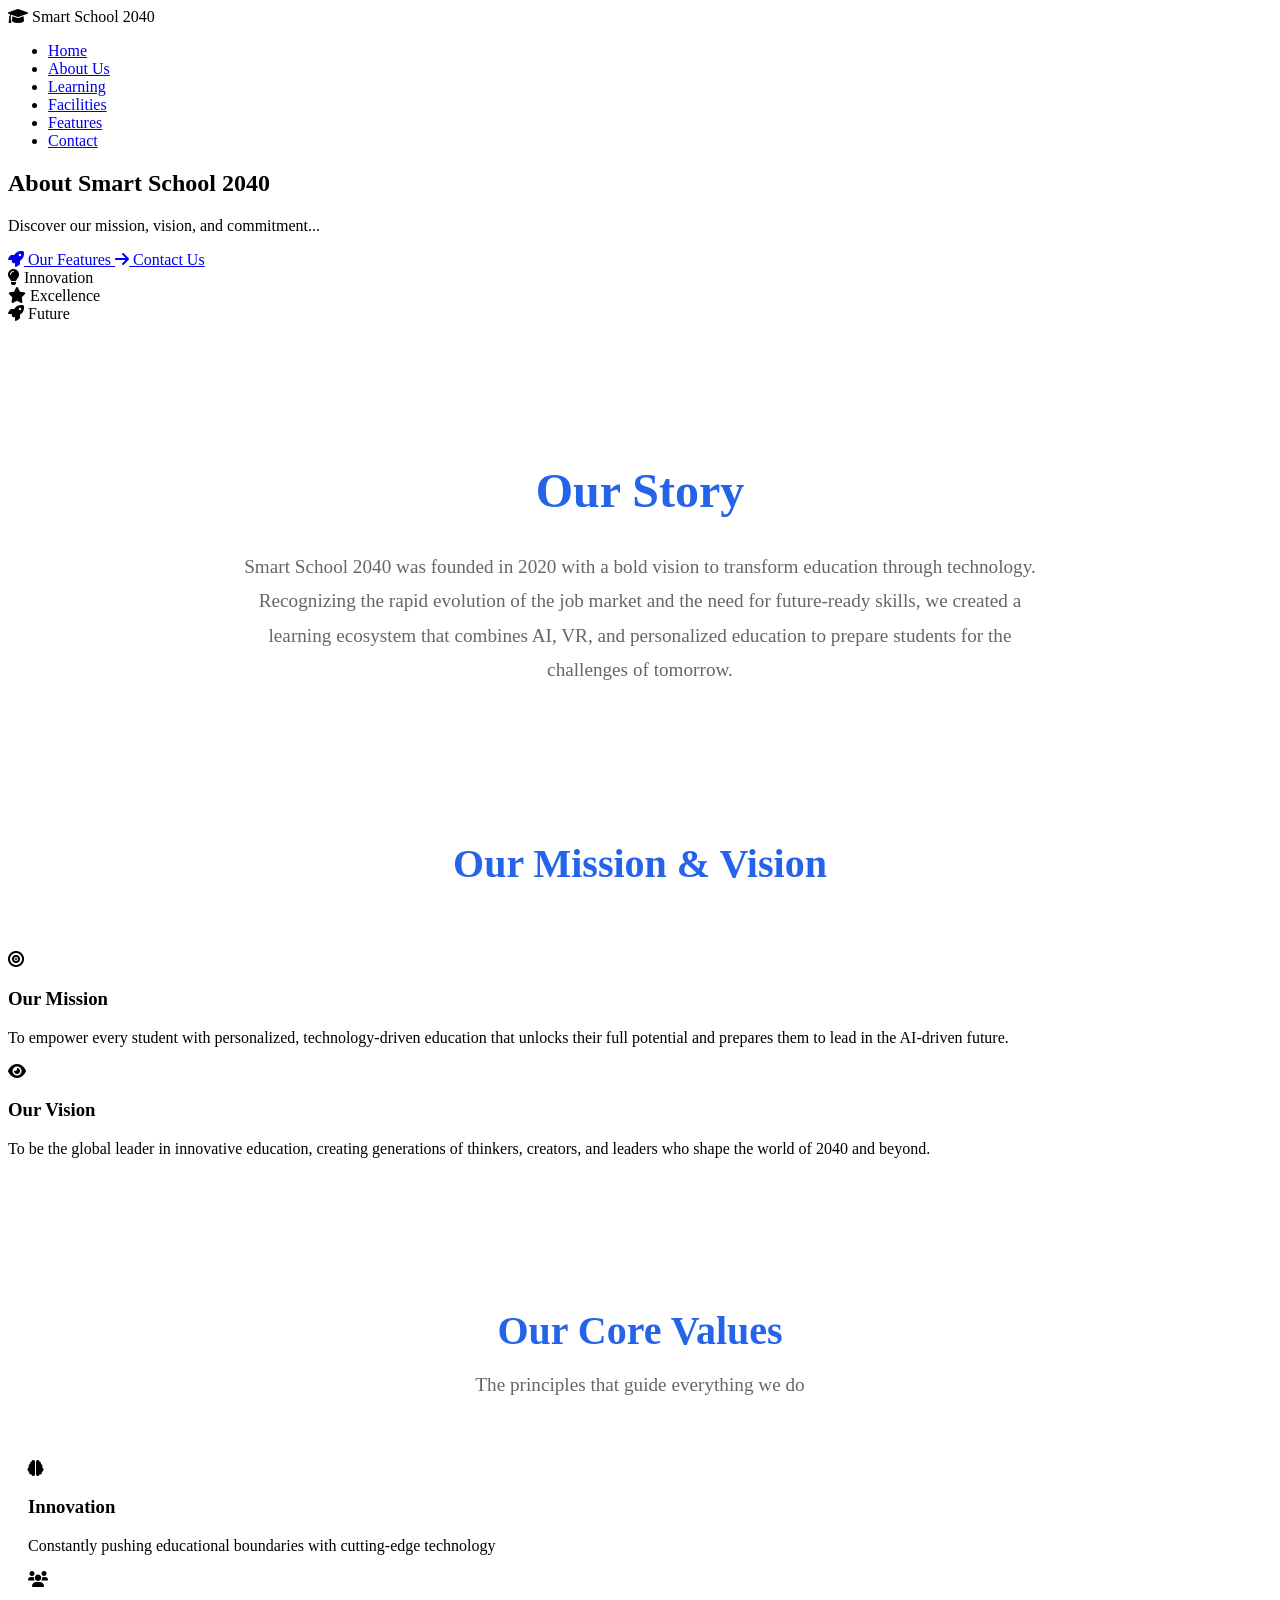
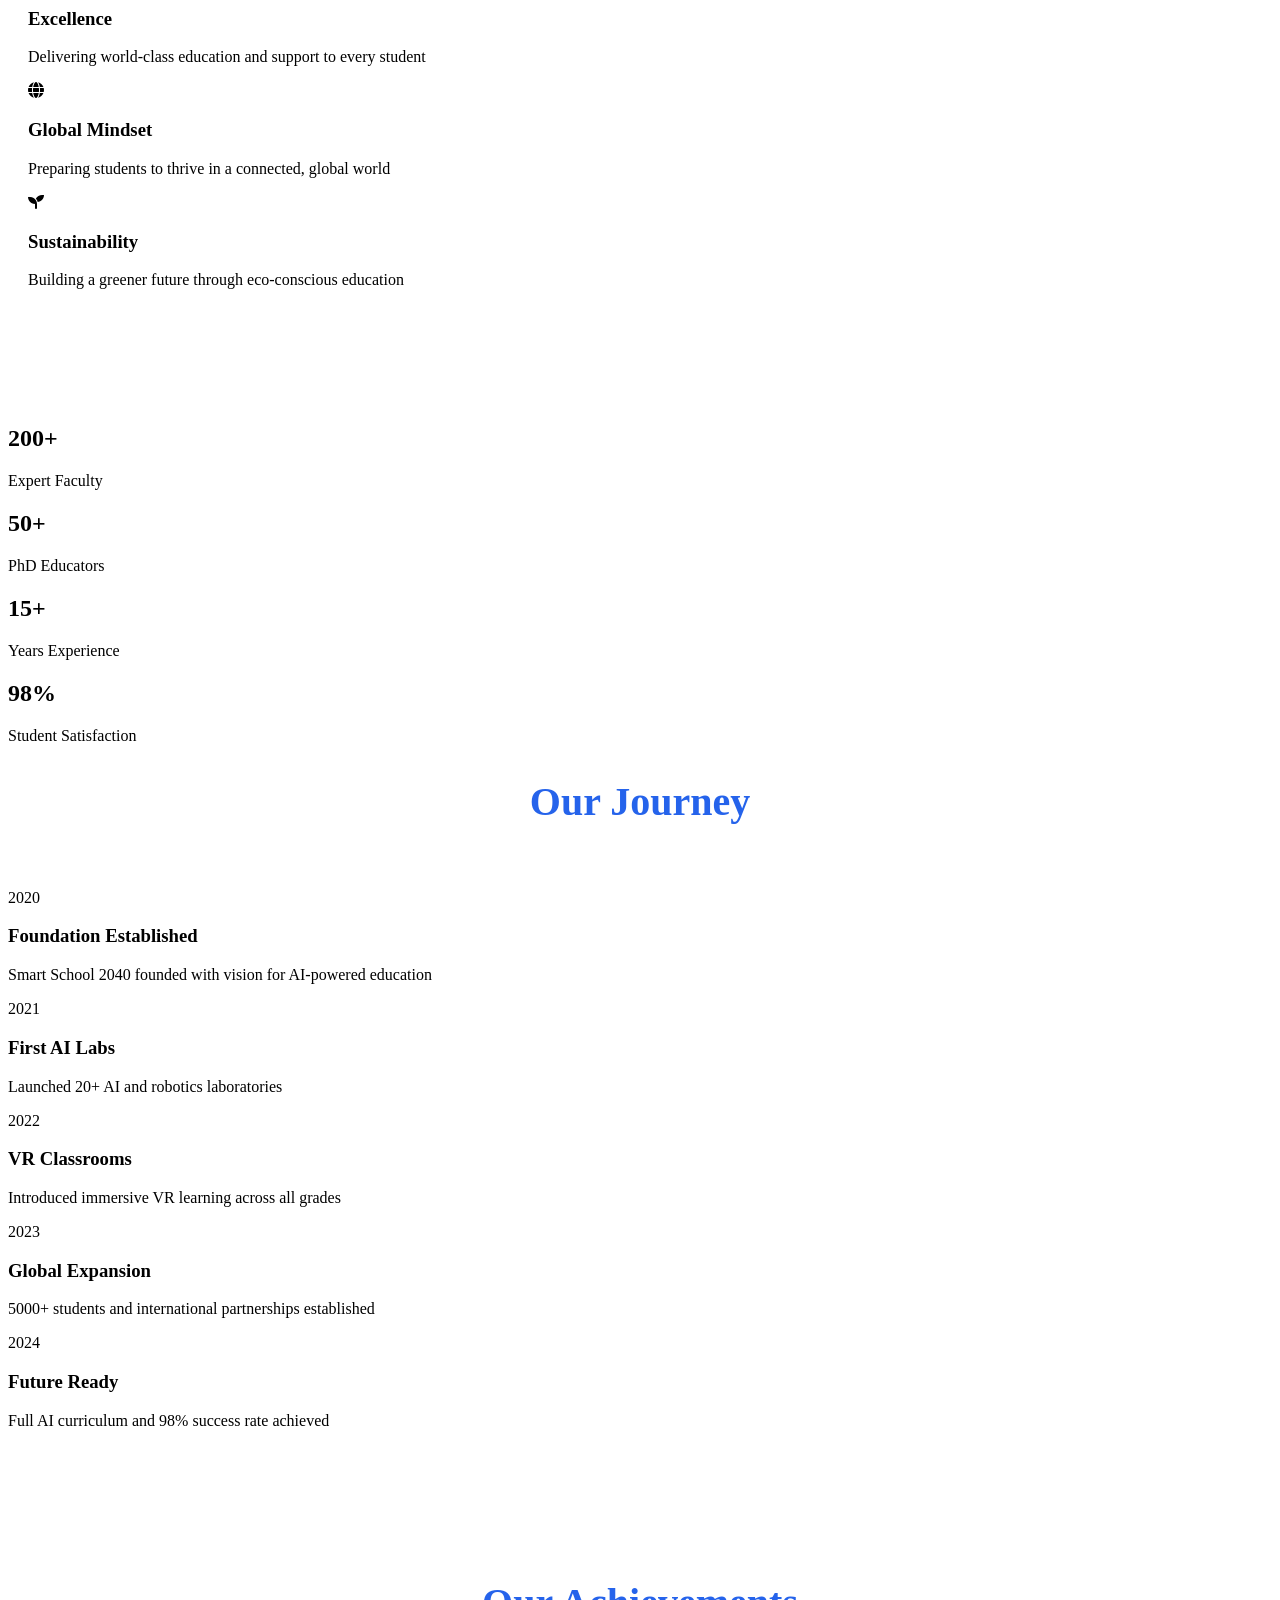
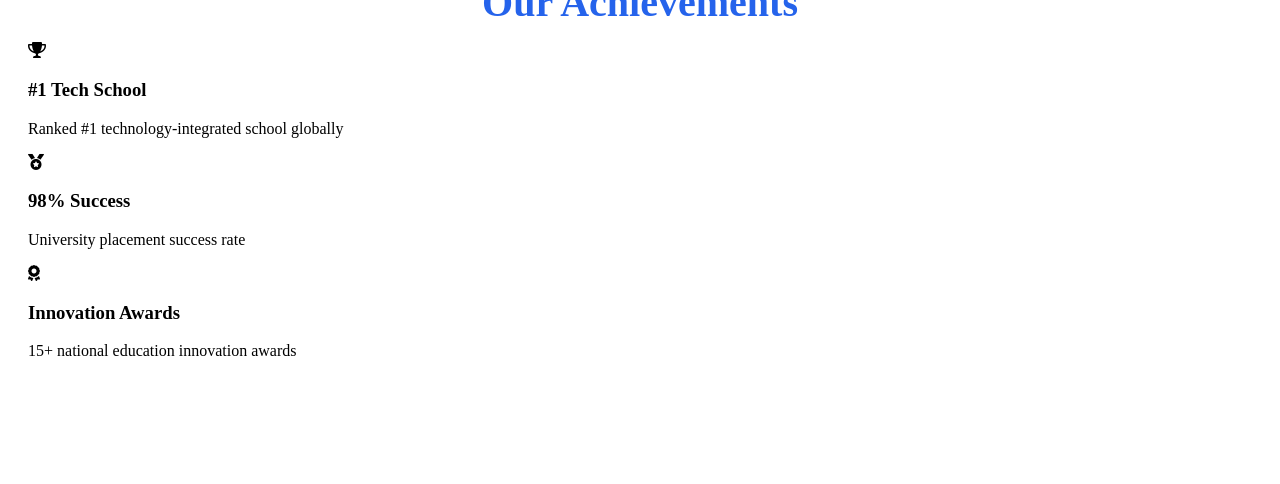
==== about.html @ 97900d8e "Add files via upload" ====
<!DOCTYPE html>
<html lang="en">
<head>
    <meta charset="UTF-8">
    <meta name="viewport" content="width=device-width, initial-scale=1.0">
    <title>About Us - Smart School 2040</title>
    <link rel="stylesheet" href="style.css">
    <link href="https://cdnjs.cloudflare.com/ajax/libs/font-awesome/6.0.0/css/all.min.css" rel="stylesheet">
</head>
<body>

    <nav class="navbar">
        <div class="nav-container">
            <div class="logo">
                <i class="fas fa-graduation-cap"></i>
                <span>Smart School 2040</span>
            </div>
            <ul class="nav-menu">
                <li><a href="KavyaandHarshita.html" class="nav-link">Home</a></li>
                <li><a href="about.html" class="nav-link active">About Us</a></li>
                <li><a href="learning.html" class="nav-link">Learning</a></li>
                <li><a href="facility.html" class="nav-link">Facilities</a></li>
                <li><a href="features.html" class="nav-link">Features</a></li>
                <li><a href="contact.html" class="nav-link">Contact</a></li>
            </ul>
            <div class="hamburger">
                <span></span>
                <span></span>
                <span></span>
            </div>
        </div>
    </nav>

<section class="hero hero-about">
    <div class="hero-content">
        <h1 data-text="About Smart School 2040">About Smart School 2040</h1>
        <p>Discover our mission, vision, and commitment...</p>
        <div class="hero-buttons">
            <a href="features.html" class="btn btn-primary">
                <i class="fas fa-rocket"></i> Our Features
            </a>
            <a href="contact.html" class="btn btn-secondary">
                <i class="fas fa-arrow-right"></i> Contact Us
            </a>
        </div>
    </div>
    <div class="hero-image">
    <div class="floating-card">
        <i class="fas fa-lightbulb"></i>
        <span>Innovation</span>
    </div>
    <div class="floating-card">
        <i class="fas fa-star"></i>
        <span>Excellence</span>
    </div>
    <div class="floating-card">
        <i class="fas fa-rocket"></i>
        <span>Future</span>
    </div>
</div>
</section>

    <section class="container" style="padding: 100px 20px;">
        <div style="max-width: 800px; margin: 0 auto; text-align: center;">
            <h2 style="font-size: 3rem; color: #2563eb; margin-bottom: 2rem;">Our Story</h2>
            <p style="font-size: 1.2rem; color: #666; line-height: 1.8;">
                Smart School 2040 was founded in 2020 with a bold vision to transform education through technology. 
                Recognizing the rapid evolution of the job market and the need for future-ready skills, we created 
                a learning ecosystem that combines AI, VR, and personalized education to prepare students for the 
                challenges of tomorrow.
            </p>
        </div>
    </section>

    <section class="mission-vision">
        <div class="container">
            <h2 style="text-align: center; font-size: 2.5rem; margin-bottom: 4rem; color: #2563eb;">Our Mission & Vision</h2>
            <div class="mission-vision-grid">
                <div class="mission-card">
                    <i class="fas fa-bullseye mission-icon"></i>
                    <h3>Our Mission</h3>
                    <p>To empower every student with personalized, technology-driven education that unlocks their full potential and prepares them to lead in the AI-driven future.</p>
                </div>
                <div class="vision-card">
                    <i class="fas fa-eye vision-icon"></i>
                    <h3>Our Vision</h3>
                    <p>To be the global leader in innovative education, creating generations of thinkers, creators, and leaders who shape the world of 2040 and beyond.</p>
                </div>
            </div>
        </div>
    </section>

    <section class="container" style="padding: 100px 20px;">
        <h2 style="text-align: center; font-size: 2.5rem; margin-bottom: 1rem; color: #2563eb;">Our Core Values</h2>
        <p style="text-align: center; font-size: 1.2rem; margin-bottom: 4rem; color: #666;">The principles that guide everything we do</p>
        <div class="values-grid">
            <div class="value-card">
                <i class="fas fa-brain value-icon"></i>
                <h3>Innovation</h3>
                <p>Constantly pushing educational boundaries with cutting-edge technology</p>
            </div>
            <div class="value-card">
                <i class="fas fa-users value-icon"></i>
                <h3>Excellence</h3>
                <p>Delivering world-class education and support to every student</p>
            </div>
            <div class="value-card">
                <i class="fas fa-globe value-icon"></i>
                <h3>Global Mindset</h3>
                <p>Preparing students to thrive in a connected, global world</p>
            </div>
            <div class="value-card">
                <i class="fas fa-seedling value-icon"></i>
                <h3>Sustainability</h3>
                <p>Building a greener future through eco-conscious education</p>
            </div>
        </div>
    </section>

    <section class="team-stats">
        <div class="container">
            <div class="team-grid">
                <div class="stat-item">
                    <h2>200+</h2>
                    <p>Expert Faculty</p>
                </div>
                <div class="stat-item">
                    <h2>50+</h2>
                    <p>PhD Educators</p>
                </div>
                <div class="stat-item">
                    <h2>15+</h2>
                    <p>Years Experience</p>
                </div>
                <div class="stat-item">
                    <h2>98%</h2>
                    <p>Student Satisfaction</p>
                </div>
            </div>
        </div>
    </section>

    <section class="timeline-section">
        <div class="container">
            <h2 style="text-align: center; font-size: 2.5rem; margin-bottom: 4rem; color: #2563eb;">Our Journey</h2>
            <div class="timeline">
                <div class="timeline-item">
                    <div class="timeline-content">
                        <div class="timeline-date">2020</div>
                        <h3>Foundation Established</h3>
                        <p>Smart School 2040 founded with vision for AI-powered education</p>
                    </div>
                </div>
                <div class="timeline-item">
                    <div class="timeline-content">
                        <div class="timeline-date">2021</div>
                        <h3>First AI Labs</h3>
                        <p>Launched 20+ AI and robotics laboratories</p>
                    </div>
                </div>
                <div class="timeline-item">
                    <div class="timeline-content">
                        <div class="timeline-date">2022</div>
                        <h3>VR Classrooms</h3>
                        <p>Introduced immersive VR learning across all grades</p>
                    </div>
                </div>
                <div class="timeline-item">
                    <div class="timeline-content">
                        <div class="timeline-date">2023</div>
                        <h3>Global Expansion</h3>
                        <p>5000+ students and international partnerships established</p>
                    </div>
                </div>
                <div class="timeline-item">
                    <div class="timeline-content">
                        <div class="timeline-date">2024</div>
                        <h3>Future Ready</h3>
                        <p>Full AI curriculum and 98% success rate achieved</p>
                    </div>
                </div>
            </div>
        </div>
    </section>

    <section class="achievements container" style="padding: 100px 20px;">
        <h2 style="text-align: center; font-size: 2.5rem; margin-bottom: 1rem; color: #2563eb;">Our Achievements</h2>
        <div class="achievements-grid">
            <div class="achievement-card">
                <i class="fas fa-trophy achievement-icon"></i>
                <h3>#1 Tech School</h3>
                <p>Ranked #1 technology-integrated school globally</p>
            </div>
            <div class="achievement-card">
                <i class="fas fa-medal achievement-icon"></i>
                <h3>98% Success</h3>
                <p>University placement success rate</p>
            </div>
            <div class="achievement-card">
                <i class="fas fa-award achievement-icon"></i>
                <h3>Innovation Awards</h3>
                <p>15+ national education innovation awards</p>
            </div>
        </div>
    </section>

    <script src="script.js"></script>
</body>
</html>
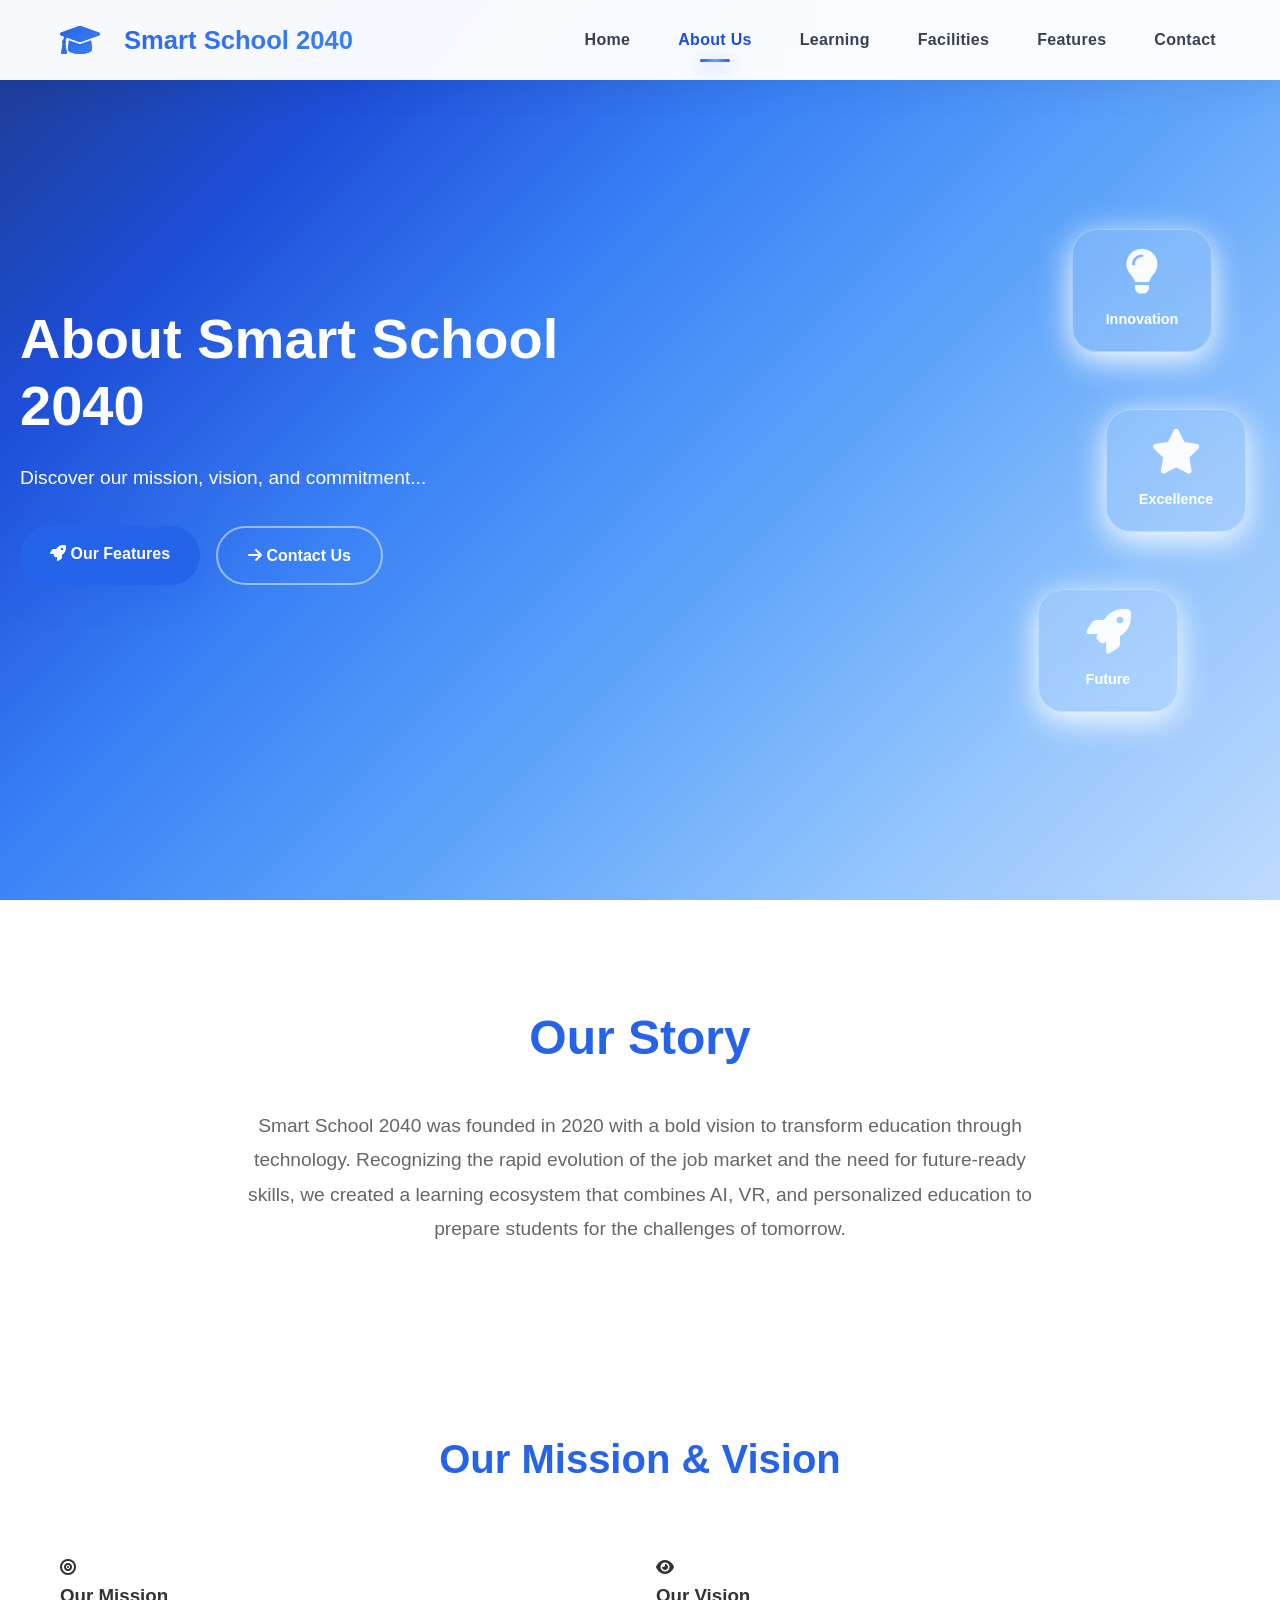
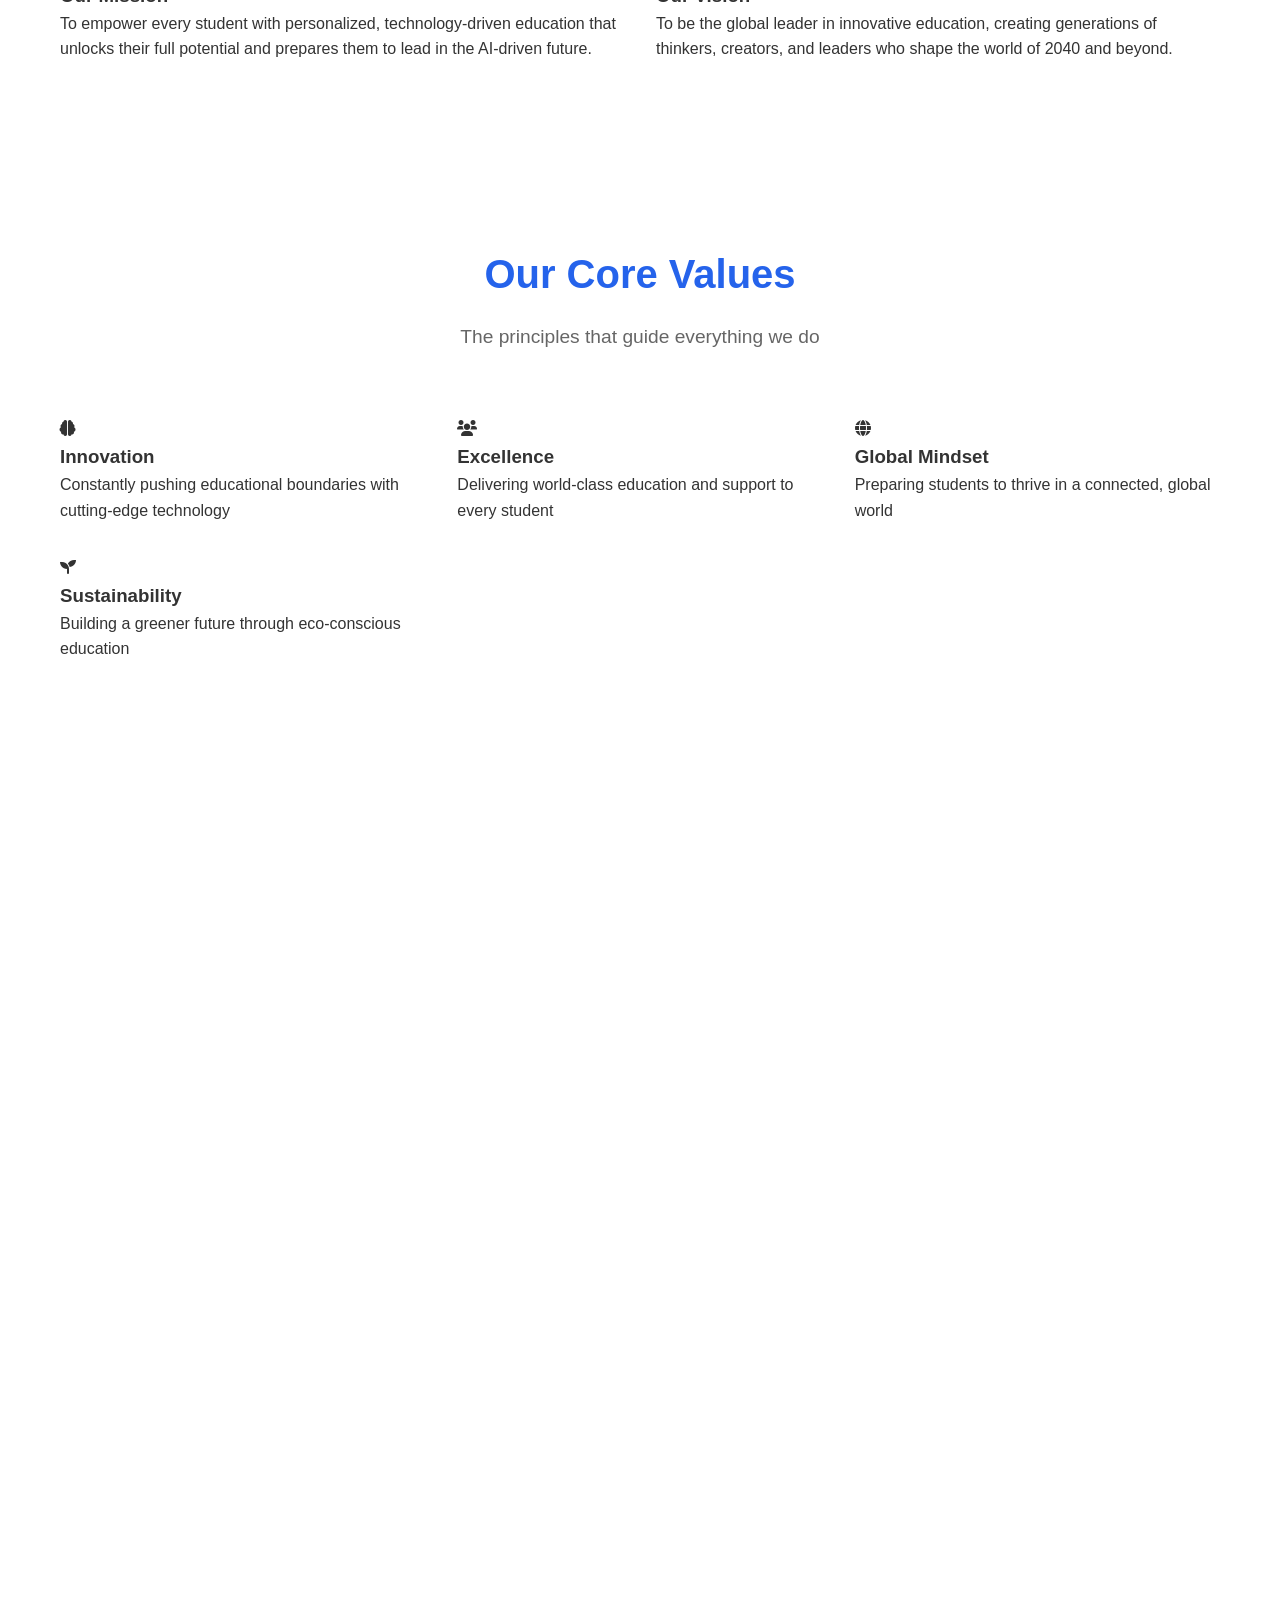
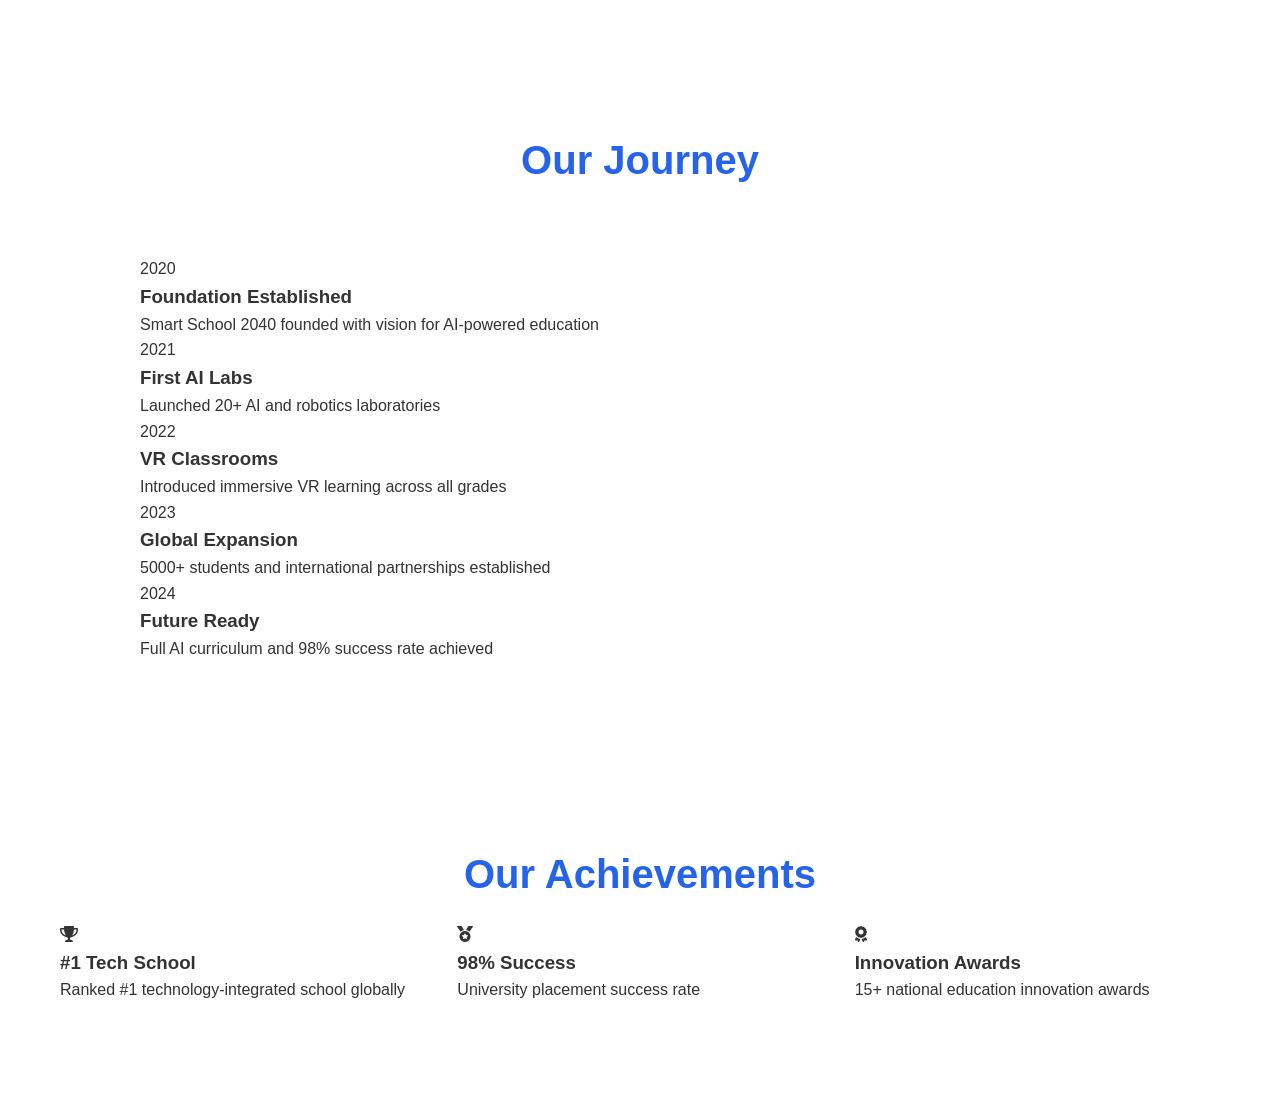
==== commit 6f2f7176: "Fix HTML encoding issues in about.html" ====
--- a/about.html
+++ b/about.html
@@ -16,7 +16,7 @@
                 <span>Smart School 2040</span>
             </div>
             <ul class="nav-menu">
-                <li><a href="KavyaandHarshita.html" class="nav-link">Home</a></li>
+                <li><a href="index.html" class="nav-link">Home</a></li>
                 <li><a href="about.html" class="nav-link active">About Us</a></li>
                 <li><a href="learning.html" class="nav-link">Learning</a></li>
                 <li><a href="facility.html" class="nav-link">Facilities</a></li>
@@ -206,4 +206,4 @@
 
     <script src="script.js"></script>
 </body>
-</html>+</html>
--- a/style.css
+++ b/style.css
@@ -0,0 +1,1271 @@
+* {
+    margin: 0;
+    padding: 0;
+    box-sizing: border-box;
+}
+
+body {
+    font-family: 'Segoe UI', Tahoma, Geneva, Verdana, sans-serif;
+    line-height: 1.6;
+    color: #333;
+    overflow-x: hidden;
+}
+
+.container {
+    max-width: 1200px;
+    margin: 0 auto;
+    padding: 0 20px;
+}
+
+section {
+    padding: 80px 0;
+}
+
+section > .container,
+section.container {
+    max-width: 1200px;
+    margin: 0 auto;
+    padding: 0 20px;
+}
+
+.navbar {
+    background: rgba(255,255,255,0.95);
+    backdrop-filter: blur(10px);
+    position: fixed;
+    top: 0;
+    width: 100%;
+    z-index: 1000;
+    box-shadow: 0 2px 20px rgba(0,0,0,0.1);
+    transition: all 0.3s ease;
+}
+
+.nav-container {
+    max-width: 1200px;
+    margin: 0 auto;
+    padding: 0 20px;
+    display: flex;
+    justify-content: space-between;
+    align-items: center;
+    height: 70px;
+}
+
+.logo {
+    display: flex;
+    align-items: center;
+    font-size: 1.6rem;
+    font-weight: 800;
+    color: #2563eb;
+    cursor: pointer;
+}
+
+.logo i { margin-right: 12px; font-size: 2rem; color: #2563eb; }
+
+.navbar {
+    position: fixed !important;
+    top: 0 !important;
+    width: 100% !important;
+    background: rgba(255,255,255,0.97) !important;
+    backdrop-filter: blur(20px) !important;
+    z-index: 9999 !important;
+    box-shadow: 0 4px 40px rgba(0,0,0,0.08) !important;
+    transition: all 0.4s cubic-bezier(0.25, 0.46, 0.45, 0.94) !important;
+    padding: 0 !important;
+}
+
+.navbar.scrolled {
+    background: rgba(255,255,255,1) !important;
+    box-shadow: 0 8px 60px rgba(0,0,0,0.12) !important;
+}
+
+.nav-container {
+    max-width: 1200px !important;
+    margin: 0 auto !important;
+    padding: 0 20px !important;
+    height: 80px !important;
+    display: flex !important;
+    justify-content: space-between !important;
+    align-items: center !important;
+}
+
+.logo {
+    font-size: 1.6rem !important;
+    font-weight: 800 !important;
+    background: linear-gradient(135deg, #2563eb, #3b82f6) !important;
+    -webkit-background-clip: text !important;
+    -webkit-text-fill-color: transparent !important;
+    background-clip: text !important;
+    display: flex !important;
+    align-items: center !important;
+    gap: 12px !important;
+    cursor: pointer !important;
+    transition: all 0.3s ease !important;
+}
+
+.logo i {
+    font-size: 2rem !important;
+    background: inherit !important;
+    -webkit-background-clip: inherit !important;
+    -webkit-text-fill-color: transparent !important;
+    background-clip: inherit !important;
+}
+
+.nav-menu {
+    display: flex !important;
+    list-style: none !important;
+    gap: 2.5rem !important;
+    margin: 0 !important;
+    padding: 0 !important;
+}
+
+.nav-link {
+    color: #374151 !important;
+    font-weight: 600 !important;
+    text-decoration: none !important;
+    padding: 12px 4px !important;
+    position: relative !important;
+    transition: all 0.3s cubic-bezier(0.4, 0, 0.2, 1) !important;
+    font-size: 1rem !important;
+    letter-spacing: 0.3px !important;
+}
+
+.nav-link:hover {
+    color: #2563eb !important;
+    transform: translateY(-2px) !important;
+}
+
+.nav-link.active,
+.navbar .nav-link.active,
+.navbar.scrolled .nav-link.active {
+    color: #1d4ed8 !important;
+}
+
+.nav-link.active::after,
+.navbar .nav-link.active::after,
+.navbar.scrolled .nav-link.active::after {
+    content: '' !important;
+    position: absolute !important;
+    bottom: -2px !important;
+    left: 50% !important;
+    transform: translateX(-50%) !important;
+    width: 30px !important;
+    height: 3px !important;
+    background: linear-gradient(90deg, #2563eb, #60a5fa, #2563eb) !important;
+    border-radius: 2px !important;
+    z-index: 100 !important;
+    box-shadow: 0 4px 20px rgba(37,99,235,0.6) !important;
+    transition: all 0.4s cubic-bezier(0.68, -0.55, 0.265, 1.55) !important;
+    animation: activeLinePulse 2s ease-in-out infinite !important;
+}
+
+@keyframes activeLinePulse {
+    0%, 100% { 
+        width: 30px !important;
+        box-shadow: 0 4px 20px rgba(37,99,235,0.6) !important;
+    }
+    50% { 
+        width: 45px !important;
+        box-shadow: 0 6px 30px rgba(37,99,235,0.8) !important;
+    }
+}
+
+.hamburger, .menu-toggle {
+    display: none !important;
+    flex-direction: column !important;
+    cursor: pointer !important;
+    gap: 5px !important;
+    padding: 5px !important;
+}
+
+.hamburger span, .menu-toggle span {
+    width: 28px !important;
+    height: 3px !important;
+    background: #374151 !important;
+    border-radius: 3px !important;
+    transition: all 0.3s ease !important;
+}
+
+@media (max-width: 1024px) {
+    .nav-menu { gap: 1.5rem !important; }
+    .nav-link { font-size: 0.95rem !important; }
+}
+
+@media (max-width: 768px) {
+    .hamburger, .menu-toggle { display: flex !important; }
+    
+    .nav-menu {
+        position: fixed !important;
+        left: -100% !important;
+        top: 80px !important;
+        width: 100% !important;
+        height: calc(100vh - 80px) !important;
+        background: rgba(255,255,255,0.99) !important;
+        backdrop-filter: blur(30px) !important;
+        flex-direction: column !important;
+        justify-content: center !important;
+        align-items: center !important;
+        gap: 2rem !important;
+        padding: 3rem 2rem !important;
+        box-shadow: 0 20px 80px rgba(0,0,0,0.2) !important;
+        transition: left 0.4s ease !important;
+    }
+    
+    .nav-menu.active { left: 0 !important; }
+    
+    .nav-link {
+        font-size: 1.3rem !important;
+        padding: 20px 30px !important;
+        border-radius: 15px !important;
+        width: 80% !important;
+        text-align: center !important;
+    }
+    
+    .nav-link.active::after {
+        bottom: 10px !important;
+        left: 50% !important;
+        transform: translateX(-50%) !important;
+    }
+    
+    .hamburger.active span:nth-child(1),
+    .menu-toggle.active span:nth-child(1) {
+        transform: rotate(45deg) translate(6px, 6px) !important;
+    }
+    .hamburger.active span:nth-child(2),
+    .menu-toggle.active span:nth-child(2) {
+        opacity: 0 !important;
+    }
+    .hamburger.active span:nth-child(3),
+    .menu-toggle.active span:nth-child(3) {
+        transform: rotate(-45deg) translate(8px, -7px) !important;
+    }
+}
+
+.logo {
+    display: flex;
+    align-items: center;
+    font-size: 1.6rem;
+    font-weight: 800;
+    background: linear-gradient(135deg, #2563eb, #3b82f6);
+    -webkit-background-clip: text;
+    -webkit-text-fill-color: transparent;
+    background-clip: text;
+    cursor: pointer;
+    transition: all 0.3s ease;
+    position: relative;
+}
+
+.logo::before {
+    content: '';
+    position: absolute;
+    left: -10px;
+    top: 50%;
+    transform: translateY(-50%);
+    width: 4px;
+    height: 4px;
+    background: #fbbf24;
+    border-radius: 50%;
+    opacity: 0;
+    transition: all 0.3s ease;
+}
+
+.logo:hover {
+    transform: scale(1.05);
+    filter: drop-shadow(0 4px 12px rgba(37, 99, 235, 0.4));
+}
+
+.logo:hover::before {
+    opacity: 1;
+    animation: pulse 1.5s infinite;
+}
+
+.logo i {
+    margin-right: 12px;
+    font-size: 2.2rem;
+    background: linear-gradient(135deg, #2563eb, #3b82f6);
+    -webkit-background-clip: text;
+    -webkit-text-fill-color: transparent;
+    background-clip: text;
+    animation: logoFloat 3s ease-in-out infinite;
+}
+
+.navbar {
+    position: fixed;
+    top: 0;
+    width: 100%;
+    background: rgba(255, 255, 255, 0.95);
+    backdrop-filter: blur(10px);
+    box-shadow: 0 2px 20px rgba(0,0,0,0.1);
+    z-index: 1000;
+    transition: all 0.3s ease;
+}
+
+.navbar.scrolled {
+    background: rgba(255, 255, 255, 1);
+    box-shadow: 0 4px 30px rgba(0,0,0,0.15);
+}
+
+.nav-container {
+    max-width: 1200px;
+    margin: 0 auto;
+    padding: 0 20px;
+    height: 70px;
+    display: flex;
+    justify-content: space-between;
+    align-items: center;
+}
+
+
+.logo {
+    font-size: 1.5rem;
+    font-weight: 700;
+    color: #2563eb;
+    display: flex;
+    align-items: center;
+    gap: 10px;
+    cursor: pointer;
+}
+
+.logo i {
+    font-size: 1.8rem;
+}
+
+
+.nav-menu {
+    display: flex;
+    list-style: none;
+    gap: 30px;
+    margin: 0;
+    padding: 0;
+}
+
+.nav-link {
+    color: #333;
+    text-decoration: none;
+    font-weight: 500;
+    padding: 10px 0;
+    position: relative;
+    transition: color 0.3s ease;
+}
+
+.nav-link:hover,
+.nav-link.active {
+    color: #2563eb;
+}
+
+.nav-link.active::after {
+    content: '';
+    position: absolute;
+    bottom: 0;
+    left: 0;
+    width: 100%;
+    height: 2px;
+    background: #2563eb;
+}
+
+
+.menu-toggle {
+    display: none;
+    flex-direction: column;
+    gap: 5px;
+    cursor: pointer;
+    padding: 5px;
+}
+
+.menu-toggle span {
+    width: 25px;
+    height: 3px;
+    background: #333;
+    border-radius: 2px;
+    transition: all 0.3s ease;
+}
+
+
+@media (max-width: 768px) {
+    .menu-toggle {
+        display: flex;
+    }
+    
+    .nav-menu {
+        position: fixed;
+        left: -100%;
+        top: 70px;
+        width: 100%;
+        height: calc(100vh - 70px);
+        background: white;
+        flex-direction: column;
+        justify-content: center;
+        align-items: center;
+        gap: 20px;
+        padding: 20px 0;
+        margin: 0;
+        box-shadow: 0 10px 30px rgba(0,0,0,0.1);
+        transition: left 0.3s ease;
+    }
+    
+    .nav-menu.active {
+        left: 0;
+    }
+    
+    .nav-link {
+        font-size: 1.2rem;
+        padding: 15px 20px;
+        border-radius: 8px;
+    }
+    
+    .nav-link:hover {
+        background: #f0f8ff;
+    }
+    
+
+    .menu-toggle.active span:nth-child(1) {
+        transform: rotate(45deg) translate(5px, 5px);
+    }
+    .menu-toggle.active span:nth-child(2) {
+        opacity: 0;
+    }
+    .menu-toggle.active span:nth-child(3) {
+        transform: rotate(-45deg) translate(7px, -6px);
+    }
+}
+
+@media (max-width: 480px) {
+    .nav-container {
+        padding: 0 15px;
+    }
+}
+
+@keyframes logoFloat {
+    0%, 100% { transform: translateY(0px); }
+    50% { transform: translateY(-4px); }
+}
+
+@keyframes pulse {
+    0%, 100% { opacity: 0.7; transform: scale(1); }
+    50% { opacity: 1; transform: scale(1.3); }
+}
+
+@media (max-width: 1024px) {
+    .nav-menu {
+        gap: 1.5rem;
+    }
+}
+
+@media (max-width: 768px) {
+    .hamburger {
+        display: flex;
+    }
+    
+    .nav-menu {
+        position: fixed;
+        left: -100%;
+        top: 80px;
+        flex-direction: column;
+        background: transparent;
+        width: 100%;
+        height: calc(100vh - 80px);
+        justify-content: center;
+        gap: 0;
+        padding: 0;
+        transform: translateX(-100%);
+    }
+    
+    .nav-container {
+        height: 70px;
+    }
+    
+    .btn-sm {
+        display: none;
+    }
+    
+    .logo {
+        font-size: 1.4rem;
+    }
+}
+
+@media (max-width: 480px) {
+    .nav-container {
+        padding: 0 15px;
+    }
+} 
+
+.hero {
+    min-height: 100vh;
+    display: flex;
+    align-items: center;
+    background: linear-gradient(135deg, 
+    #581c87 0%, #7c3aed 20%, #8b5cf6 40%, 
+    #a78bfa 60%, #c4b5fd 80%, #e9d5ff 100%
+  );
+    color: white;
+    padding-top: 70px;
+    overflow: hidden;
+    position: relative;
+}
+
+.hero-content {
+    flex: 1;
+    max-width: 600px;
+    padding: 0 20px;
+    z-index: 3;
+    position: relative;
+    animation: slideInLeft 1s ease-out;
+}
+
+.hero-content h1 {
+    font-size: 3.5rem;
+    margin-bottom: 1.5rem;
+    line-height: 1.2;
+    animation: slideInUp 1s ease-out 0.2s both;
+}
+
+.hero-content p {
+    font-size: 1.2rem;
+    margin-bottom: 2rem;
+    opacity: 0.9;
+    animation: slideInUp 1s ease-out 0.4s both;
+}
+
+.hero-buttons {
+    display: flex;
+    gap: 1rem;
+    flex-wrap: wrap;
+    animation: slideInUp 1s ease-out 0.6s both;
+}
+
+.hero-image {
+    flex: 1;
+    position: relative;
+    height: 80vh;
+    min-height: 600px;
+    z-index: 2;
+}
+
+.floating-card {
+    position: absolute;
+    background: rgba(255, 255, 255, 0.15);
+    backdrop-filter: blur(20px);
+    border: 1px solid rgba(255, 255, 255, 0.3);
+    padding: 20px 25px;
+    border-radius: 25px;
+    color: white;
+    font-weight: 600;
+    font-size: 1rem;
+    box-shadow: 0 8px 32px;
+    z-index: 4;
+    animation: float 6s ease-in-out infinite;
+    cursor: pointer;
+    transition: all 0.3s ease;
+    display: flex;
+    flex-direction: column;
+    align-items: center;
+    gap: 8px;
+    min-width: 140px;
+    text-align: center;
+}
+
+.floating-card i {
+    font-size: 2.8rem;
+    margin-bottom: 5px;
+    color: rgba(255,255,255,0.95);
+    transition: all 0.3s ease;
+}
+
+.floating-card:hover {
+    background: rgba(255, 255, 255, 0.25);
+    transform: translateY(-8px) scale(1.08);
+    box-shadow: 0 15px 40px rgba(0,0,0,0.4);
+}
+
+.floating-card:hover i {
+    color: white;
+    transform: scale(1.2);
+    filter: drop-shadow(0 4px 8px rgba(0,0,0,0.5));
+}
+
+.floating-card span {
+    font-size: 0.9rem;
+    white-space: normal;
+}
+
+.floating-card:nth-child(1) { top: 20%; right: 10%; animation-delay: 0s; }
+.floating-card:nth-child(2) { top: 45%; right: 5%; animation-delay: 2s; }
+.floating-card:nth-child(3) { top: 70%; right: 15%; animation-delay: 4s; }
+
+.btn {
+    padding: 15px 30px;
+    border-radius: 50px;
+    text-decoration: none;
+    font-weight: 600;
+    transition: all 0.3s ease;
+    display: inline-block;
+    text-align: center;
+}
+
+.btn-primary {
+    background: #2563eb;
+    color: white;
+    box-shadow: 0 10px 30px rgba(37, 99, 235, 0.4);
+}
+
+.btn-primary:hover {
+    transform: translateY(-3px);
+    box-shadow: 0 15px 40px rgba(37, 99, 235, 0.6);
+}
+
+.btn-secondary {
+    background: transparent;
+    color: white;
+    border: 2px solid rgba(255,255,255,0.5);
+}
+
+.btn-secondary:hover {
+    background: white;
+    color: #2563eb;
+    border-color: white;
+}
+
+.grid-system {
+    display: grid;
+    grid-template-columns: repeat(auto-fit, minmax(280px, 1fr));
+    gap: 2rem;
+    width: 100%;
+}
+
+.program-grid,
+.features-grid,
+.facility-grid,
+.mission-vision-grid,
+.values-grid,
+.contact-grid,
+.achievements-grid,
+.tour-features,
+.stack-grid,
+.quick-links .container,
+.team-stats .container,
+.stats-grid {
+    display: grid !important;
+    grid-template-columns: repeat(auto-fit, minmax(280px, 1fr)) !important;
+    gap: 2rem !important;
+    width: 100% !important;
+}
+
+.quick-links {
+    background: #f8fafc;
+}
+
+.link-card {
+    background: white;
+    padding: 40px 30px;
+    border-radius: 20px;
+    text-decoration: none;
+    text-align: center;
+    transition: all 0.3s ease;
+    box-shadow: 0 10px 30px rgba(0,0,0,0.1);
+    border: 1px solid rgba(0,0,0,0.05);
+}
+
+.link-card:hover {
+    transform: translateY(-10px);
+    box-shadow: 0 20px 50px rgba(0,0,0,0.15);
+}
+
+.link-card i {
+    font-size: 3rem;
+    color: #2563eb;
+    margin-bottom: 1rem;
+}
+
+.link-card h3 {
+    color: #333;
+    font-size: 1.5rem;
+}
+
+.stats {
+    padding: 100px 0;
+    background: linear-gradient(135deg, #2563eb 0%, #1e40af 100%);
+    color: white;
+    overflow: hidden;
+    position: relative;
+}
+
+.stats::before {
+    content: '';
+    position: absolute;
+    top: 0;
+    left: 0;
+    right: 0;
+    bottom: 0;
+    background: url('data:image/svg+xml,<svg xmlns="http://www.w3.org/2000/svg" viewBox="0 0 100 100"><defs><pattern id="grain" width="100" height="100" patternUnits="userSpaceOnUse"><circle cx="25" cy="25" r="1" fill="rgba(255,255,255,0.1)"/><circle cx="75" cy="75" r="0.5" fill="rgba(255,255,255,0.05)"/></pattern></defs><rect width="100" height="100" fill="url(%23grain)"/></svg>');
+    pointer-events: none;
+}
+
+.stats-grid {
+    display: grid;
+    grid-template-columns: repeat(auto-fit, minmax(220px, 1fr));
+    gap: 3rem;
+    max-width: 1200px;
+    margin: 0 auto;
+    padding: 0 20px;
+}
+
+.stat-item {
+    text-align: center;
+    opacity: 0;
+    transform: translateY(50px);
+    transition: all 1s cubic-bezier(0.25, 0.46, 0.45, 0.94);
+    position: relative;
+}
+
+.stat-item.animate {
+    opacity: 1;
+    transform: translateY(0);
+}
+
+.stat-item h2 {
+    font-size: clamp(2.5rem, 5vw, 4rem);
+    font-weight: 800;
+    margin-bottom: 0.5rem;
+    background: linear-gradient(45deg, #60a5fa, #a78bfa);
+    -webkit-background-clip: text;
+    -webkit-text-fill-color: transparent;
+    background-clip: text;
+    position: relative;
+}
+
+.stat-item h2::after {
+    content: '+';
+    font-size: 0.5em;
+    opacity: 0.8;
+}
+
+.stat-item p {
+    font-size: 1.1rem;
+    opacity: 0.9;
+    font-weight: 500;
+    letter-spacing: 0.5px;
+    text-transform: uppercase;
+}
+
+.stats {
+    padding: 120px 0;
+    background: linear-gradient(135deg, #1e3a8a 0%, #1e40af 30%, #2563eb 70%, #3b82f6 100%);
+    color: white;
+    overflow: hidden;
+    position: relative;
+    clip-path: polygon(0 10%, 100% 0, 100% 90%, 0 100%);
+}
+
+.stats::before {
+    content: '';
+    position: absolute;
+    top: 0;
+    left: 0;
+    right: 0;
+    bottom: 0;
+    background: 
+        radial-gradient(circle at 20% 80%, rgba(255,255,255,0.15) 0%, transparent 50%),
+        radial-gradient(circle at 80% 20%, rgba(255,255,255,0.1) 0%, transparent 50%),
+        url('data:image/svg+xml,<svg xmlns="http://www.w3.org/2000/svg" viewBox="0 0 100 100"><circle cx="10" cy="10" r="1" fill="rgba(255,255,255,0.3)"><animate attributeName="r" values="1;2;1" dur="3s" repeatCount="indefinite"/></circle><circle cx="90" cy="90" r="0.5" fill="rgba(255,255,255,0.2)"><animate attributeName="r" values="0.5;1.5;0.5" dur="4s" repeatCount="indefinite"/></circle></svg>');
+    animation: shimmer 6s ease-in-out infinite;
+    pointer-events: none;
+}
+
+@keyframes shimmer {
+    0%, 100% { opacity: 0.6; }
+    50% { opacity: 1; }
+}
+
+.stats-grid {
+    display: grid;
+    grid-template-columns: repeat(auto-fit, minmax(240px, 1fr));
+    gap: 4rem;
+    max-width: 1200px;
+    margin: 0 auto;
+    padding: 0 20px;
+    position: relative;
+    z-index: 2;
+}
+
+.stat-item {
+    text-align: center;
+    opacity: 0;
+    transform: scale(0.5) translateY(100px) rotate(-10deg);
+    transition: all 1.2s cubic-bezier(0.175, 0.885, 0.32, 1.275);
+    position: relative;
+    cursor: pointer;
+}
+
+.stat-item.animate {
+    opacity: 1;
+    transform: scale(1.1) translateY(0) rotate(0deg);
+}
+
+.stat-item.animate.grow {
+    transform: scale(1.15);
+}
+
+.stat-item h2 {
+    font-size: clamp(3rem, 6vw, 5rem);
+    font-weight: 900;
+    margin-bottom: 0.75rem;
+    background: linear-gradient(135deg, #fbbf24, #f59e0b, #ef4444, #3b82f6);
+    background-size: 300% 300%;
+    -webkit-background-clip: text;
+    -webkit-text-fill-color: transparent;
+    background-clip: text;
+    animation: gradientShift 3s ease infinite;
+    position: relative;
+    display: inline-block;
+    padding: 0.5rem 1rem;
+}
+
+@keyframes gradientShift {
+    0%, 100% { background-position: 0% 50%; }
+    50% { background-position: 100% 50%; }
+}
+
+.stat-item h2::after {
+    content: '+';
+    font-size: 0.4em;
+    opacity: 0.9;
+    animation: pulse 2s infinite;
+}
+
+@keyframes pulse {
+    0%, 100% { transform: scale(1); }
+    50% { transform: scale(1.3); }
+}
+
+.stat-item p {
+    font-size: 1.2rem;
+    opacity: 0.95;
+    font-weight: 600;
+    letter-spacing: 1px;
+    text-transform: uppercase;
+    color: rgba(255,255,255,0.95);
+    position: relative;
+}
+
+.stat-item:hover {
+    transform: scale(1.2) !important;
+}
+
+.stat-item::before {
+    content: '';
+    position: absolute;
+    width: 4px;
+    height: 4px;
+    background: #fbbf24;
+    border-radius: 50%;
+    top: -10px;
+    left: 50%;
+    transform: translateX(-50%);
+    animation: particleFloat 4s infinite ease-in-out;
+}
+
+@keyframes particleFloat {
+    0%, 100% { transform: translateX(-50%) translateY(0) scale(1); opacity: 0; }
+    10% { opacity: 1; }
+    90% { opacity: 1; }
+    100% { transform: translateX(-50%) translateY(-30px) scale(0); opacity: 0; }
+}
+
+@media (max-width: 768px) {
+    .stats {
+        padding: 80px 0;
+        clip-path: none;
+    }
+    
+    .stats-grid {
+        grid-template-columns: repeat(auto-fit, minmax(200px, 1fr));
+        gap: 2.5rem;
+    }
+}
+
+@media (max-width: 480px) {
+    .stats-grid {
+        grid-template-columns: 1fr 1fr;
+        gap: 2rem;
+    }
+    
+    .stat-item {
+        transform: scale(0.7) translateY(80px);
+    }
+}
+
+.hero.hero-about {
+  background: linear-gradient(135deg, 
+    #1e3a8a 0%, #1d4ed8 20%, #3b82f6 40%, 
+    #60a5fa 60%, #93c5fd 80%, #bfdbfe 100%
+  ) !important;
+}
+.hero.hero-contact {
+  background: linear-gradient(135deg, 
+    #7c2d12 0%, #dc2626 20%, #f87171 40%, 
+    #fca5a5 60%, #fecaca 80%, #fee2e2 100%
+  ) !important;
+}
+.hero.hero-facility {
+  background: linear-gradient(135deg, 
+    #082f49 0%, #0369a1 20%, #0ea5e9 40%, 
+    #38bdf8 60%, #7dd3fc 80%, #bae6fd 100%
+  ) !important;
+}
+.hero.hero-features {
+  background: linear-gradient(135deg, 
+    #064e3b 0%, #047857 20%, #10b981 40%, 
+    #34d399 60%, #6ee7b7 80%, #a7f3d0 100%
+  ) !important;
+}
+.hero.hero-learning {
+  background: linear-gradient(135deg, 
+    #7c2d12 0%, #d97706 20%, #f59e0b 40%, 
+    #fbbf24 60%, #fde047 80%, #fef3c7 100%
+  ) !important;
+}
+
+.timeline,
+.curriculum-timeline {
+    max-width: 1000px;
+    margin: 0 auto;
+}
+
+.preloader {
+    position: fixed;
+    top: 0;
+    left: 0;
+    width: 100vw;
+    height: 100vh;
+    background: linear-gradient(135deg, 
+    #0f172a 0%,      /* Slate Dark */
+    #1e293b 15%,     /* Gray Dark */
+    #334155 30%,     /* Stone */
+    #475569 50%,     /* Gray */
+    #64748b 70%,     /* Steel */
+    #94a3b8 90%,     /* Slate Light */
+    #e2e8f0 100%     /* Light Gray */
+  );
+    display: flex;
+    justify-content: center;
+    align-items: center;
+    z-index: 999999;
+    transition: opacity 0.8s ease-out, visibility 0.8s ease-out;
+    opacity: 1;
+    visibility: visible;
+}
+
+.preloader.hidden {
+    opacity: 0;
+    visibility: hidden;
+    pointer-events: none;
+}
+
+body.preloader-active {
+    overflow: hidden;
+}
+
+.loader {
+    text-align: center;
+    color: white;
+}
+
+.loader i {
+    font-size: 4rem;
+    margin-bottom: 1rem;
+    animation: spin 2s linear infinite;
+}
+
+.loader span {
+    font-size: 1.2rem;
+    font-weight: 500;
+}
+
+@keyframes float {
+    0%, 100% { transform: translateY(0px) rotate(0deg); }
+    50% { transform: translateY(-25px) rotate(2deg); }
+}
+
+@keyframes slideInLeft {
+    from { transform: translateX(-50px); opacity: 0; }
+    to { transform: translateX(0); opacity: 1; }
+}
+
+@keyframes slideInUp {
+    from { transform: translateY(30px); opacity: 0; }
+    to { transform: translateY(0); opacity: 1; }
+}
+
+@keyframes spin {
+    100% { transform: rotate(360deg); }
+}
+
+@media (max-width: 768px) {
+    .hamburger {
+        display: flex;
+    }
+
+    .nav-menu {
+        position: fixed;
+        left: -100%;
+        top: 70px;
+        flex-direction: column;
+        background-color: white;
+        width: 100%;
+        text-align: center;
+        transition: 0.3s;
+        box-shadow: 0 10px 27px rgba(0,0,0,0.05);
+        padding: 2rem 0;
+    }
+
+    .nav-menu.active {
+        left: 0;
+    }
+
+    .nav-menu li {
+        margin: 15px 0;
+    }
+
+    .grid-system {
+        grid-template-columns: repeat(auto-fit, minmax(250px, 1fr));
+        gap: 1.5rem;
+    }
+}
+
+@media (max-width: 480px) {
+    .hero-content h1 {
+        font-size: 2rem;
+    }
+
+    .grid-system {
+        grid-template-columns: 1fr;
+        gap: 1.5rem;
+    }
+}
+
+.comparison-container {
+    max-width: 900px;
+    margin: 0 auto;
+    padding: 0 20px;
+}
+
+.comparison-title {
+    text-align: center;
+    margin-bottom: 40px;
+}
+
+.comparison-title h2 {
+    font-size: 2.5rem;
+    color: #1e293b;
+    margin-bottom: 15px;
+}
+
+.comparison-table {
+    width: 100%;
+    margin: 0 auto;
+    background: white;
+    border-radius: 20px;
+    overflow: hidden;
+    box-shadow: 0 20px 60px rgba(0,0,0,0.1);
+    border-collapse: collapse;
+}
+
+.comparison-table thead th {
+    background: linear-gradient(135deg, #2563eb, #3b82f6);
+    color: white;
+    padding: 20px;
+    text-align: center;
+    font-weight: 600;
+}
+
+.comparison-table td {
+    padding: 20px;
+    text-align: center;
+    border-bottom: 1px solid #eee;
+}
+
+.comparison-table td:last-child {
+    background: linear-gradient(135deg, #f0f9ff, #e0f2fe);
+    font-weight: 700;
+    color: #2563eb;
+}
+
+.comparison-table tr:hover td {
+    background: #f8fafc;
+    transform: scale(1.01);
+    transition: all 0.3s ease;
+}
+
+@media (max-width: 768px) {
+    .comparison-table {
+        font-size: 0.9rem;
+        margin: 0 10px;
+    }
+    
+    .comparison-table th,
+    .comparison-table td {
+        padding: 15px 10px;
+    }
+}
+
+.contact-section {
+    padding: 100px 0;
+    background: linear-gradient(135deg, #f8fafc 0%, #e2e8f0 100%);
+    min-height: 100vh;
+    display: flex;
+    align-items: center;
+}
+
+.form-container {
+    max-width: 600px;
+    margin: 0 auto;
+    background: white;
+    border-radius: 25px;
+    box-shadow: 0 25px 80px rgba(0,0,0,0.15);
+    overflow: hidden;
+    animation: slideUp 0.8s ease-out;
+}
+
+.form-header {
+    background: linear-gradient(135deg, #2563eb, #3b82f6);
+    color: white;
+    padding: 40px 30px;
+    text-align: center;
+}
+
+.form-header h2 {
+    font-size: 2.2rem;
+    margin-bottom: 10px;
+    font-weight: 800;
+}
+
+.form-header p {
+    opacity: 0.9;
+    font-size: 1.1rem;
+}
+
+.contact-form {
+    padding: 50px 40px;
+}
+
+.form-row {
+    display: grid;
+    grid-template-columns: 1fr 1fr;
+    gap: 25px;
+    margin-bottom: 25px;
+}
+
+.form-group {
+    position: relative;
+}
+
+.form-group.full-width {
+    grid-column: 1 / -1;
+}
+
+.form-group label {
+    display: block;
+    margin-bottom: 8px;
+    color: #374151;
+    font-weight: 600;
+    font-size: 0.95rem;
+}
+
+.form-group input,
+.form-group select,
+.form-group textarea {
+    width: 100%;
+    padding: 15px 20px 15px 50px;
+    border: 2px solid #e5e7eb;
+    border-radius: 12px;
+    font-size: 1rem;
+    transition: all 0.3s ease;
+    background: #fafbfc;
+}
+
+.form-group input:focus,
+.form-group select:focus,
+.form-group textarea:focus {
+    outline: none;
+    border-color: #2563eb;
+    background: white;
+    box-shadow: 0 0 0 3px rgba(37,99,235,0.1);
+    transform: translateY(-2px);
+}
+
+.form-group i {
+    position: absolute;
+    left: 18px;
+    top: 50%;
+    transform: translateY(-50%);
+    color: #9ca3af;
+    font-size: 1.1rem;
+    z-index: 2;
+}
+
+.form-group select {
+    appearance: none;
+    background-image: url("data:image/svg+xml,%3csvg xmlns='http://www.w3.org/2000/svg' fill='none' viewBox='0 0 20 20'%3e%3cpath stroke='%236b7280' stroke-linecap='round' stroke-linejoin='round' stroke-width='1.5' d='m6 8 4 4 4-4'/%3e%3c/svg%3e");
+    background-position: right 15px center;
+    background-repeat: no-repeat;
+    background-size: 16px;
+    padding-right: 50px;
+}
+
+.form-group textarea {
+    resize: vertical;
+    min-height: 120px;
+}
+
+.btn-submit {
+    width: 100%;
+    padding: 18px;
+    background: linear-gradient(135deg, #2563eb, #3b82f6);
+    color: white;
+    border: none;
+    border-radius: 15px;
+    font-size: 1.1rem;
+    font-weight: 700;
+    cursor: pointer;
+    transition: all 0.3s ease;
+    display: flex;
+    align-items: center;
+    justify-content: center;
+    gap: 10px;
+    text-transform: uppercase;
+    letter-spacing: 0.5px;
+}
+
+.btn-submit:hover {
+    transform: translateY(-3px);
+    box-shadow: 0 15px 40px rgba(37,99,235,0.4);
+}
+
+@media (max-width: 768px) {
+    .form-container {
+        margin: 0 15px;
+        border-radius: 20px;
+    }
+    
+    .contact-form {
+        padding: 40px 30px;
+    }
+    
+    .form-row {
+        grid-template-columns: 1fr;
+        gap: 20px;
+    }
+    
+    .form-header h2 {
+        font-size: 1.8rem;
+    }
+}
+
+@keyframes slideUp {
+    from {
+        opacity: 0;
+        transform: translateY(30px);
+    }
+    to {
+        opacity: 1;
+        transform: translateY(0);
+    }
+}
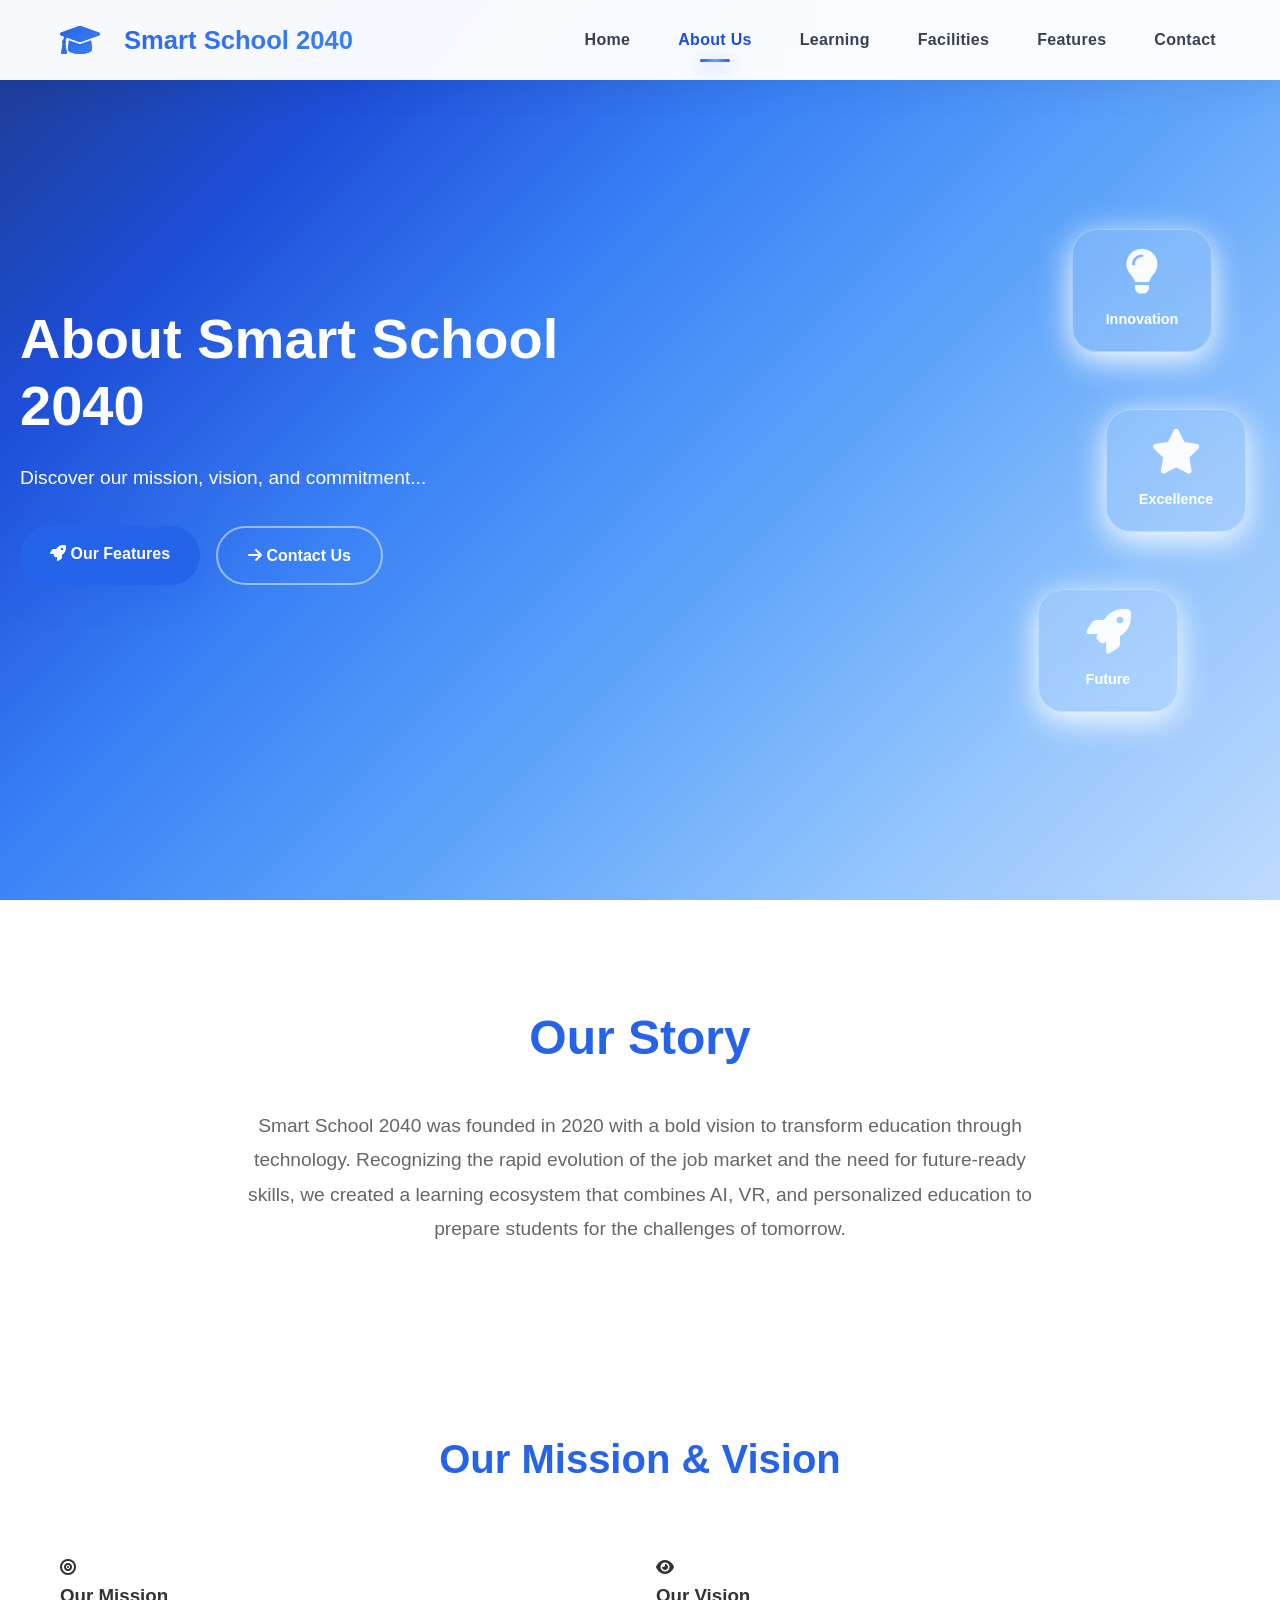
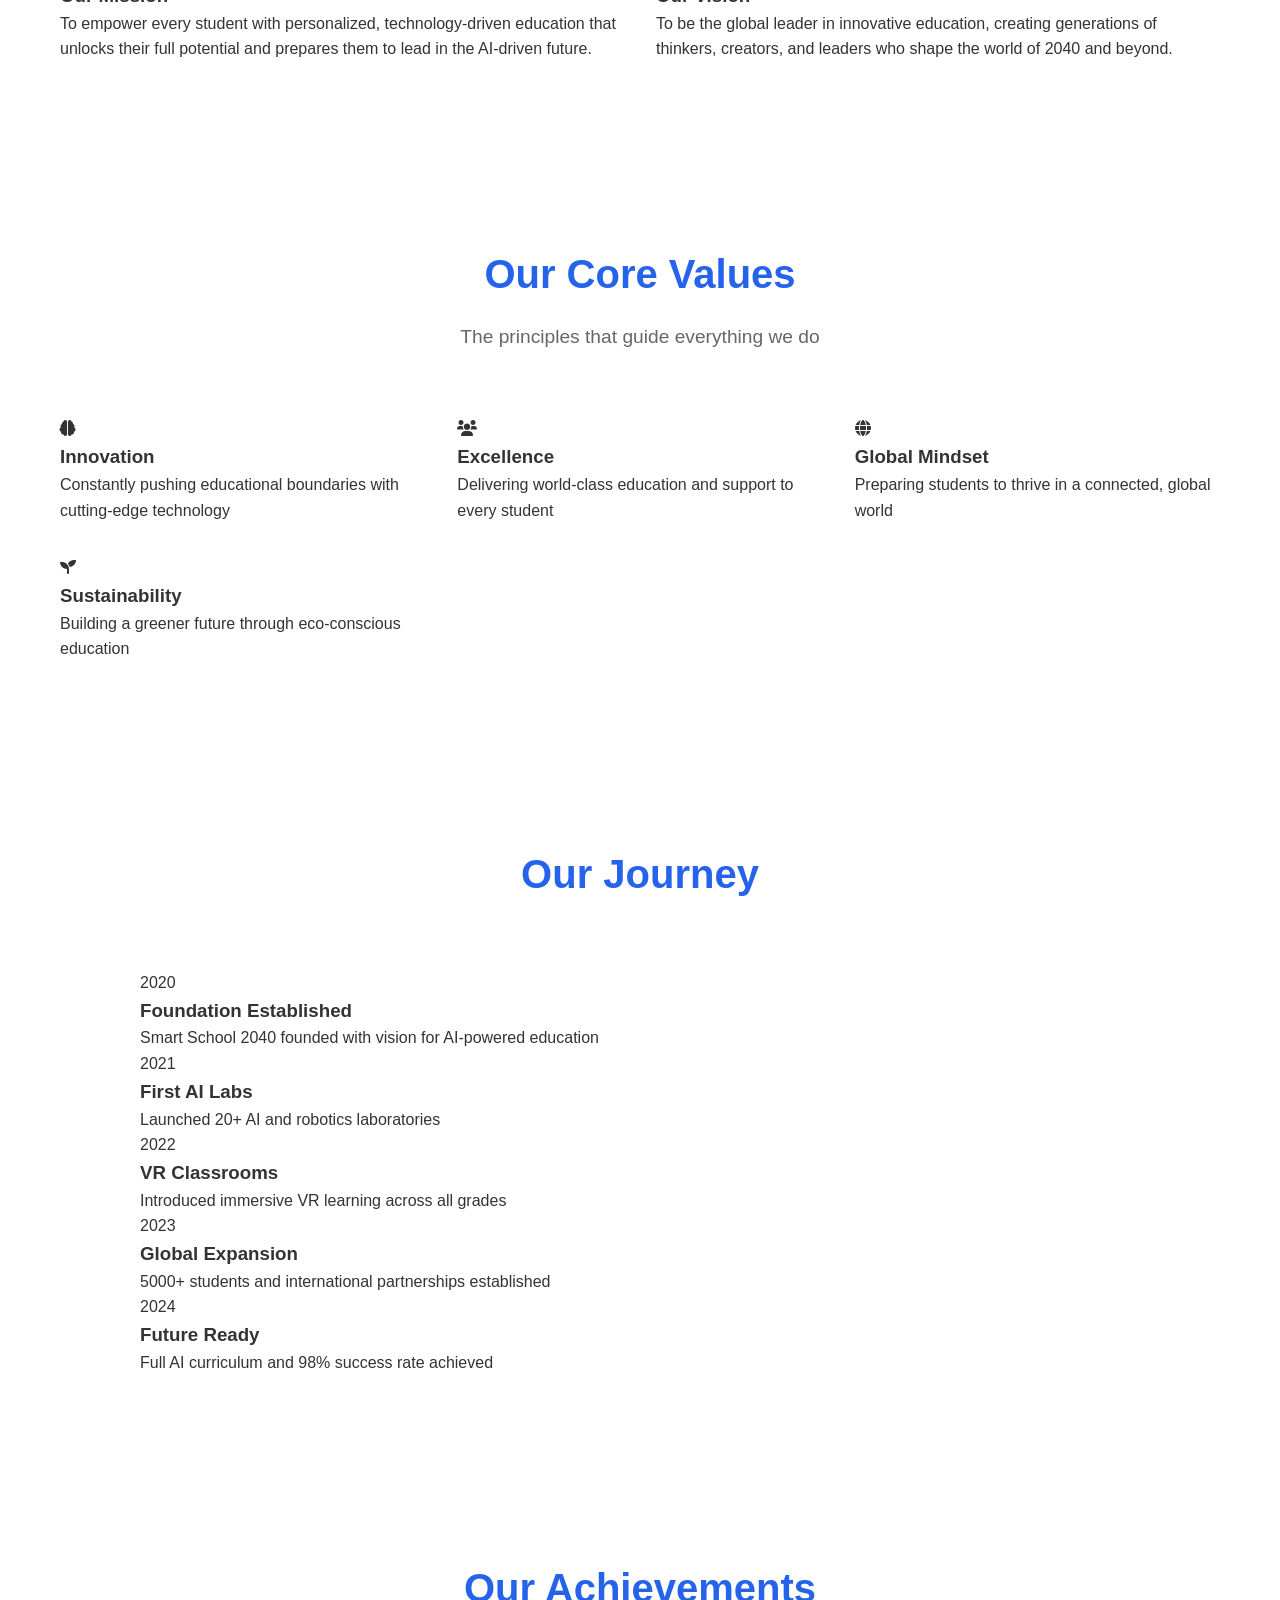
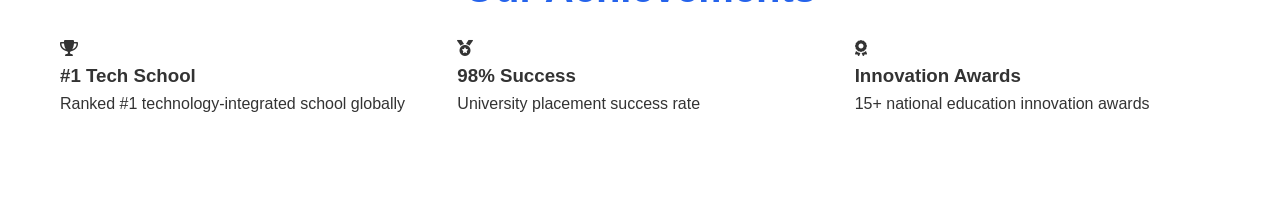
==== commit 5038f2e8: "Update about.html" ====
--- a/about.html
+++ b/about.html
@@ -117,29 +117,6 @@
         </div>
     </section>
 
-    <section class="team-stats">
-        <div class="container">
-            <div class="team-grid">
-                <div class="stat-item">
-                    <h2>200+</h2>
-                    <p>Expert Faculty</p>
-                </div>
-                <div class="stat-item">
-                    <h2>50+</h2>
-                    <p>PhD Educators</p>
-                </div>
-                <div class="stat-item">
-                    <h2>15+</h2>
-                    <p>Years Experience</p>
-                </div>
-                <div class="stat-item">
-                    <h2>98%</h2>
-                    <p>Student Satisfaction</p>
-                </div>
-            </div>
-        </div>
-    </section>
-
     <section class="timeline-section">
         <div class="container">
             <h2 style="text-align: center; font-size: 2.5rem; margin-bottom: 4rem; color: #2563eb;">Our Journey</h2>
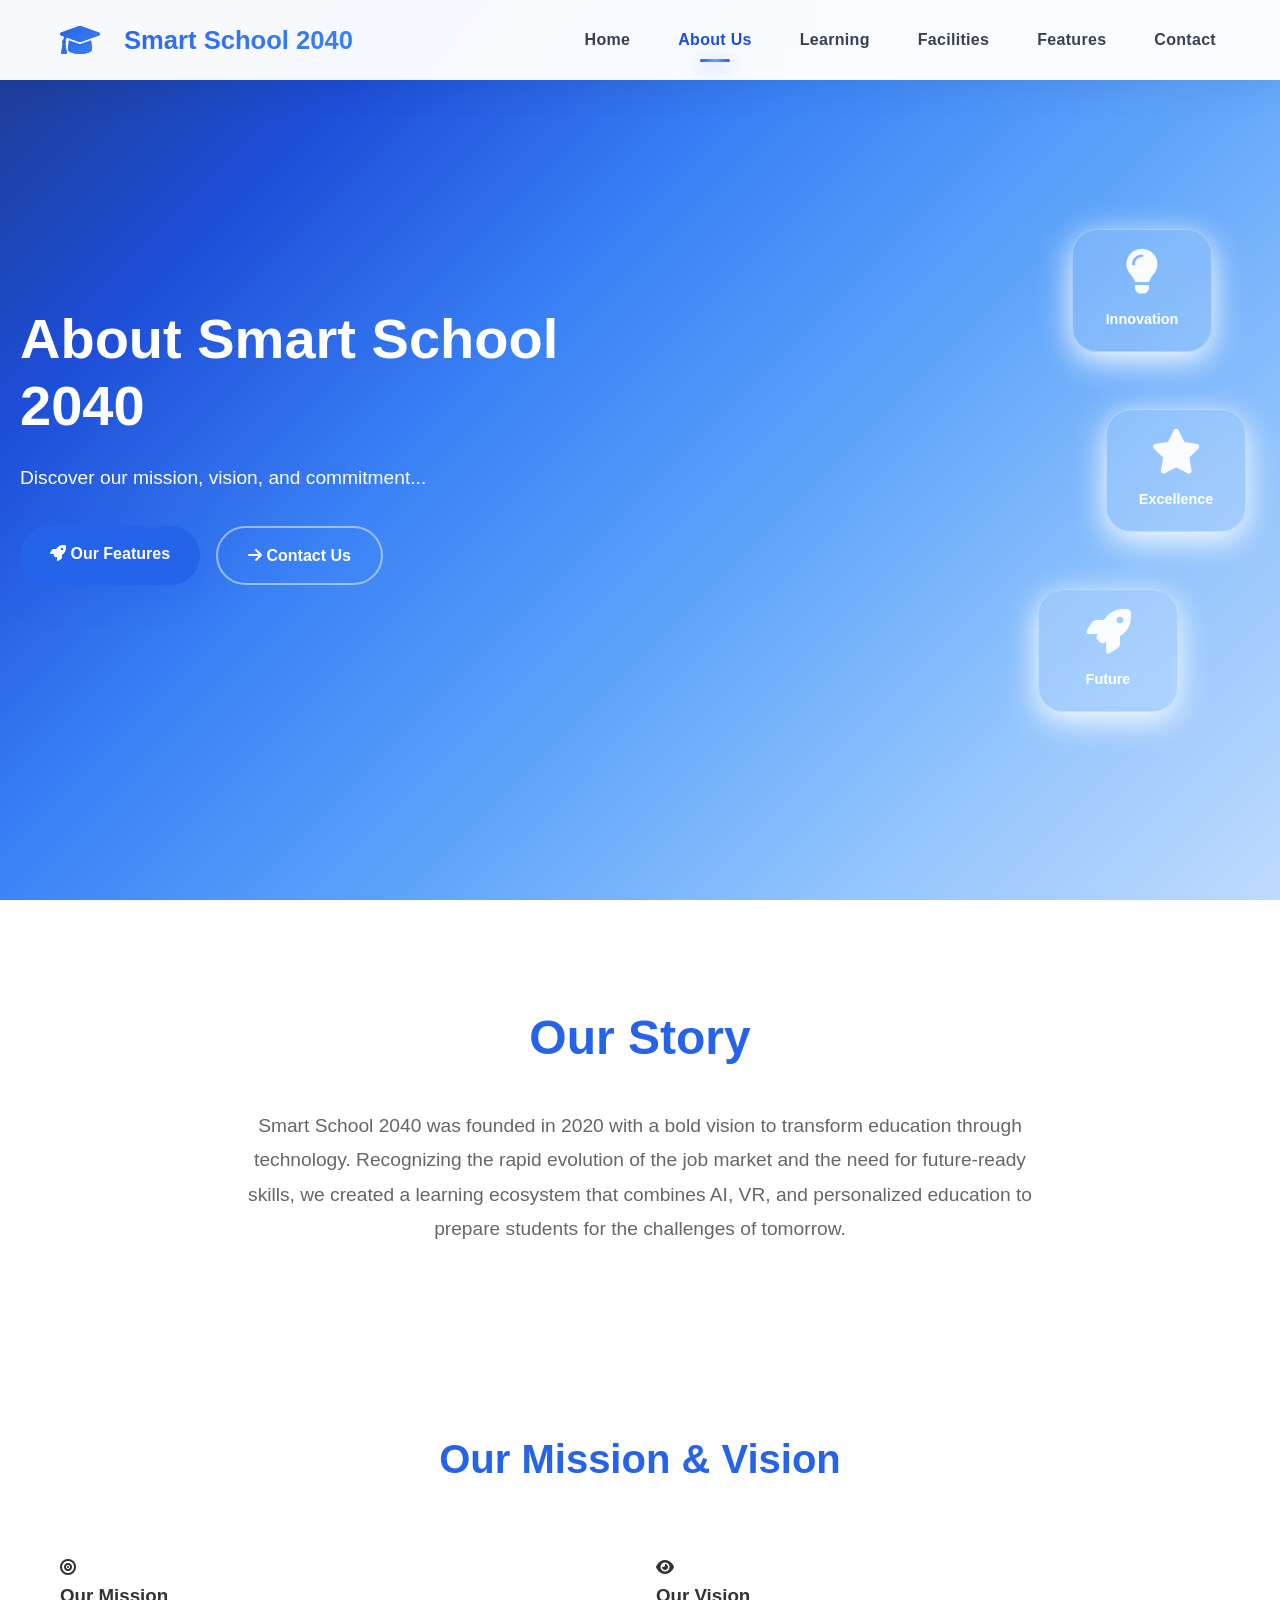
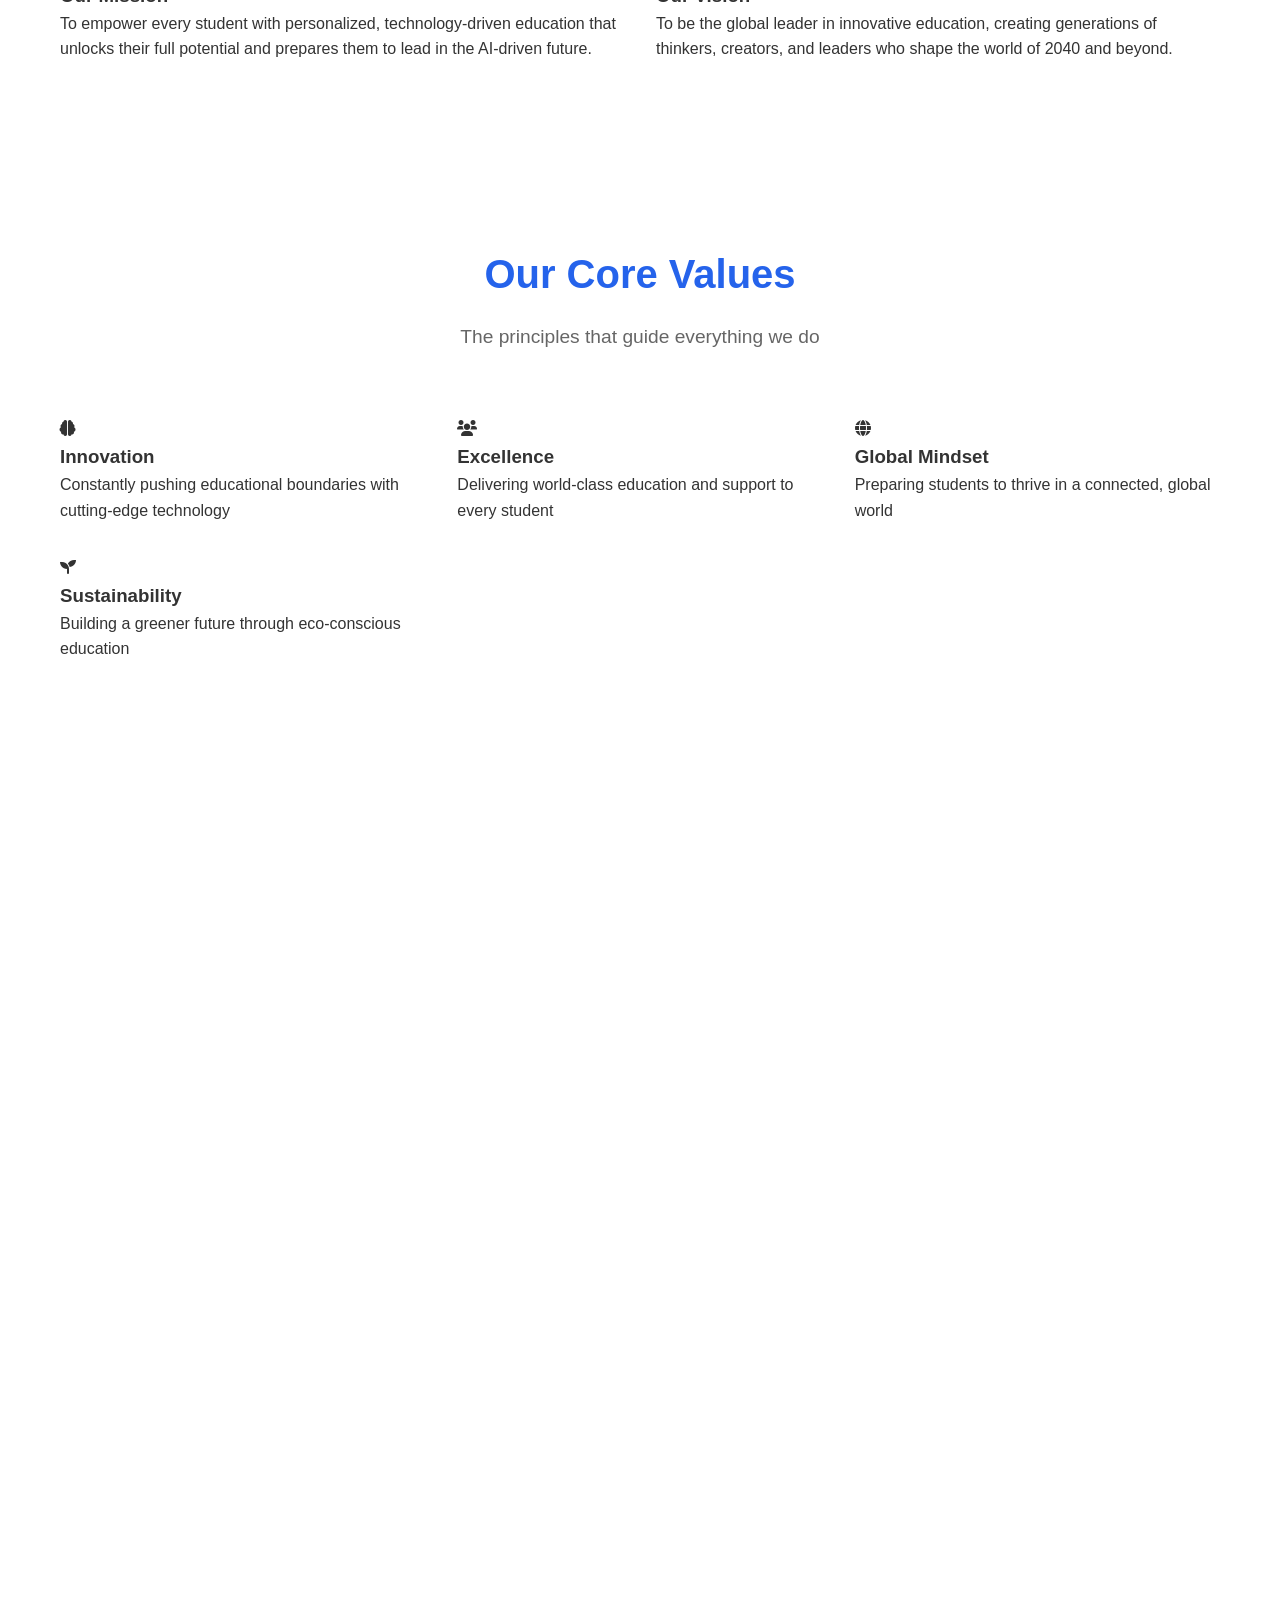
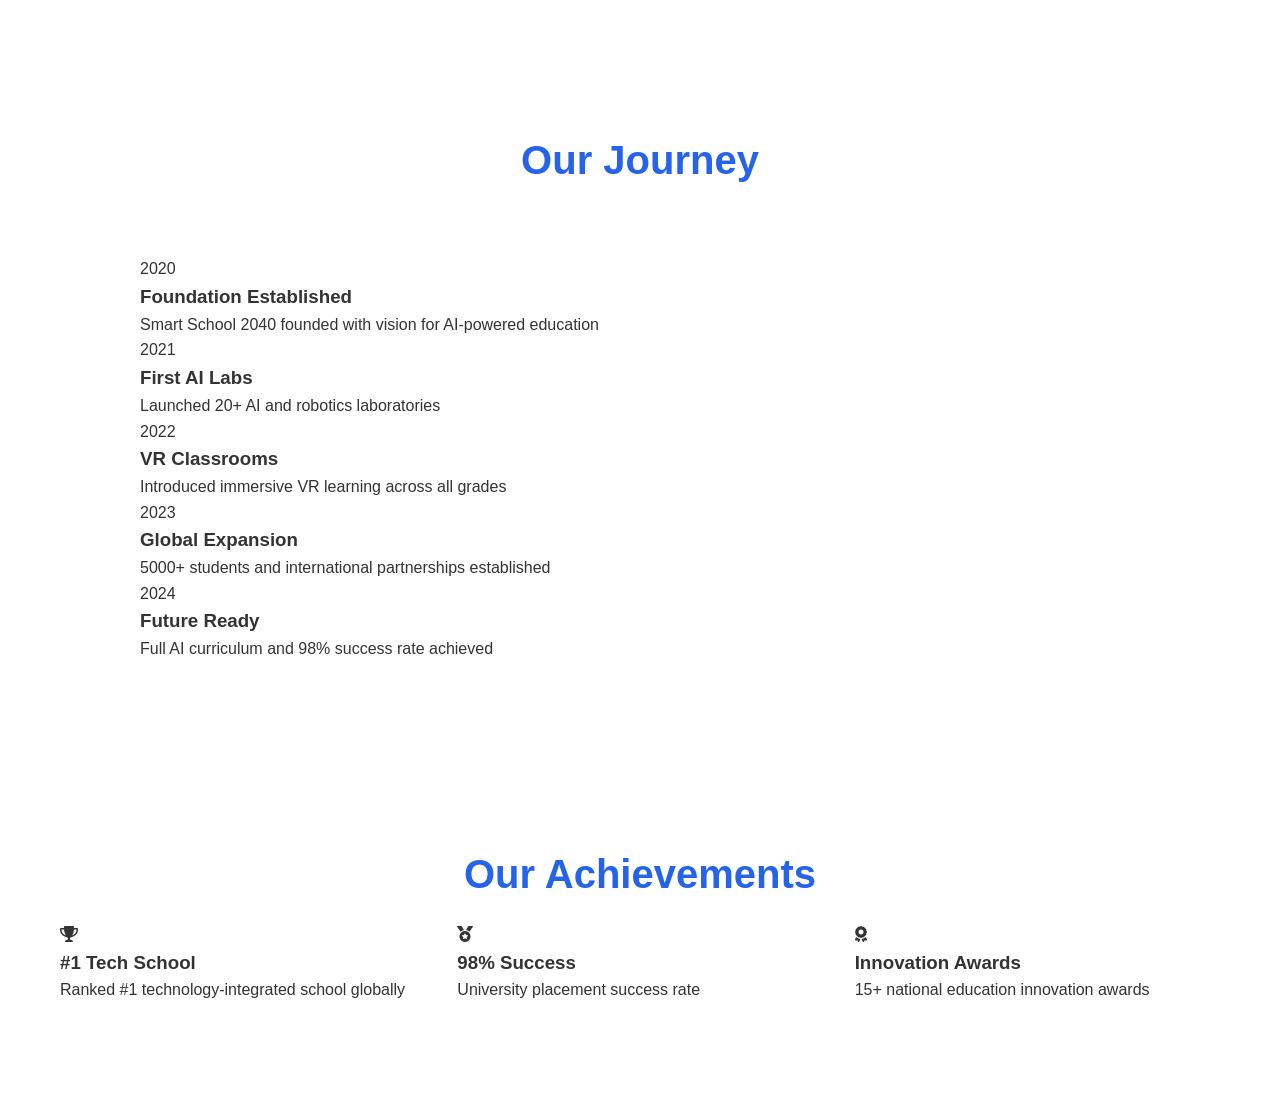
==== commit 9cf17b31: "Update about.html" ====
--- a/about.html
+++ b/about.html
@@ -117,6 +117,29 @@
         </div>
     </section>
 
+    <section class="team-stats">
+        <div class="container">
+            <div class="team-grid">
+                <div class="stat-item">
+                    <h2>200+</h2>
+                    <p>Expert Faculty</p>
+                </div>
+                <div class="stat-item">
+                    <h2>50+</h2>
+                    <p>PhD Educators</p>
+                </div>
+                <div class="stat-item">
+                    <h2>15+</h2>
+                    <p>Years Experience</p>
+                </div>
+                <div class="stat-item">
+                    <h2>98%</h2>
+                    <p>Student Satisfaction</p>
+                </div>
+            </div>
+        </div>
+    </section>
+
     <section class="timeline-section">
         <div class="container">
             <h2 style="text-align: center; font-size: 2.5rem; margin-bottom: 4rem; color: #2563eb;">Our Journey</h2>
